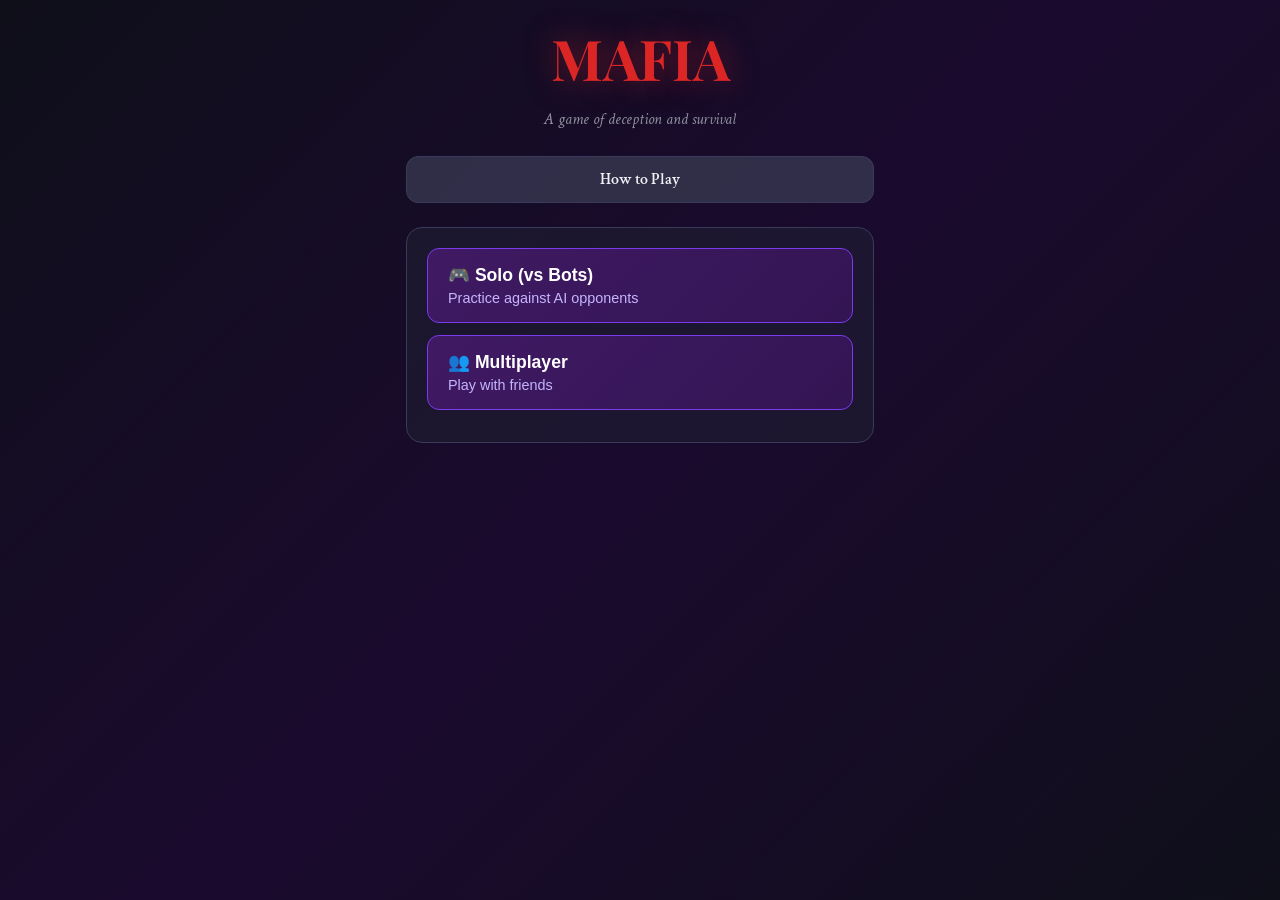
==== index.html @ e38e477f "Add geography-driven exposure and night systems" ====
<!DOCTYPE html>
<html lang="en">
<head>
  <meta charset="UTF-8">
  <meta name="viewport" content="width=device-width, initial-scale=1.0">
  <title>Mafia - A Game of Deception</title>
  <link rel="icon" href="data:,">
  <link href="https://fonts.googleapis.com/css2?family=Playfair+Display:wght@700&family=Crimson+Text:ital,wght@0,400;0,600;1,400&display=swap" rel="stylesheet">
  <link rel="stylesheet" href="styles/main.css">
</head>
<body>
  <div id="app"></div>
  <script src="scripts/geography_data.js"></script>
  <script src="scripts/narration_data.js"></script>
  <script src="scripts/game.js"></script>
  <script src="scripts/render.js"></script>
</body>
</html>
---- styles/main.css ----
* { box-sizing: border-box; margin: 0; padding: 0; }

:root {
  --bg-dark: #0f0f1a;
  --bg-card: rgba(30, 30, 50, 0.6);
  --border-color: #3a3a5a;
  --text-primary: #f0f0f5;
  --text-secondary: #9090a0;
  --purple-accent: #9333ea;
  --red-accent: #dc2626;
  --yellow-accent: #ca8a04;
  --blue-accent: #2563eb;
  --green-accent: #16a34a;
}

body {
  font-family: 'Crimson Text', Georgia, serif;
  background: linear-gradient(135deg, #0f0f1a 0%, #1a0a2e 50%, #0f0f1a 100%);
  color: var(--text-primary);
  min-height: 100vh;
  line-height: 1.5;
}

.container {
  max-width: 500px;
  margin: 0 auto;
  padding: 16px;
}

.container.wide { max-width: 700px; }

h1 {
  font-family: 'Playfair Display', Georgia, serif;
  font-size: 3.5rem;
  color: var(--red-accent);
  text-shadow: 0 0 30px rgba(220, 38, 38, 0.5);
  text-align: center;
  margin-bottom: 8px;
}

h2 {
  font-size: 1.75rem;
  font-weight: 600;
  margin-bottom: 16px;
}

.section-label {
  font-size: 1.1rem;
  font-weight: 600;
  color: var(--text-primary);
  margin-bottom: 12px;
  display: flex;
  align-items: center;
  gap: 8px;
}

.stat-display {
  font-size: 1.1rem;
  font-weight: 600;
  color: var(--text-primary);
}

.subtitle {
  text-align: center;
  color: var(--text-secondary);
  font-style: italic;
  margin-bottom: 24px;
}

.card {
  background: var(--bg-card);
  border: 1px solid var(--border-color);
  border-radius: 16px;
  padding: 20px;
  margin-bottom: 16px;
}

/* Buttons */
.btn {
  display: inline-flex;
  align-items: center;
  justify-content: center;
  gap: 8px;
  padding: 12px 24px;
  border: none;
  border-radius: 12px;
  font-family: inherit;
  font-size: 1rem;
  font-weight: 600;
  cursor: pointer;
  transition: all 0.2s;
}

.btn:disabled {
  opacity: 0.5;
  cursor: not-allowed;
}

.btn-primary {
  background: linear-gradient(135deg, #7c3aed 0%, #6d28d9 100%);
  color: white;
}
.btn-primary:hover:not(:disabled) { background: linear-gradient(135deg, #8b5cf6 0%, #7c3aed 100%); }

.btn-danger {
  background: linear-gradient(135deg, #dc2626 0%, #b91c1c 100%);
  color: white;
}
.btn-danger:hover:not(:disabled) { background: linear-gradient(135deg, #ef4444 0%, #dc2626 100%); }

.btn-warning {
  background: linear-gradient(135deg, #ca8a04 0%, #a16207 100%);
  color: white;
}
.btn-warning:hover:not(:disabled) { background: linear-gradient(135deg, #eab308 0%, #ca8a04 100%); }

.btn-secondary {
  background: rgba(55, 55, 80, 0.8);
  color: var(--text-primary);
  border: 1px solid var(--border-color);
}
.btn-secondary:hover:not(:disabled) { background: rgba(70, 70, 100, 0.8); }

.btn-small { padding: 6px 12px; font-size: 0.9rem; border-radius: 8px; }
.btn-icon { width: 36px; height: 36px; padding: 0; border-radius: 10px; font-size: 1.1rem; }
.btn-adjust { width: 32px; height: 32px; padding: 0; border-radius: 8px; font-size: 1.2rem; font-weight: bold; }
.btn-full { width: 100%; }
.btn-lg { padding: 16px 32px; font-size: 1.2rem; }

.mode-btn {
  width: 100%;
  padding: 16px 20px;
  text-align: left;
  background: linear-gradient(135deg, rgba(88, 28, 135, 0.6) 0%, rgba(67, 20, 107, 0.6) 100%);
  border: 1px solid #7c3aed;
  border-radius: 12px;
  color: white;
  cursor: pointer;
  transition: all 0.2s;
  margin-bottom: 12px;
}
.mode-btn:hover { background: linear-gradient(135deg, rgba(109, 40, 167, 0.8) 0%, rgba(88, 28, 135, 0.8) 100%); }
.mode-btn-title { font-weight: 600; font-size: 1.1rem; margin-bottom: 4px; }
.mode-btn-desc { font-size: 0.9rem; color: #c4b5fd; }

/* Form Inputs */
.input {
  width: 100%;
  padding: 12px 16px;
  background: rgba(40, 40, 60, 0.8);
  border: 1px solid var(--border-color);
  border-radius: 12px;
  color: var(--text-primary);
  font-family: inherit;
  font-size: 1rem;
}
.input:focus { outline: none; border-color: var(--purple-accent); }
.input-error { border-color: var(--red-accent); }
.input-row { display: flex; gap: 8px; }
.input-row .input { flex: 1; }

.mode-switch-row { display: flex; gap: 8px; flex-wrap: wrap; margin-bottom: 10px; }
.realtime-meta { display: flex; flex-direction: column; gap: 10px; }
.realtime-row { display: flex; flex-direction: column; gap: 6px; font-size: 0.9rem; color: var(--text-secondary); }
.device-list { max-height: 180px; overflow-y: auto; }

/* Player Lists */
.player-list { max-height: 200px; overflow-y: auto; margin-bottom: 12px; }
.bot-list { max-height: 160px; overflow-y: auto; margin-bottom: 12px; scroll-behavior: smooth; }

.player-item {
  display: flex;
  align-items: center;
  justify-content: space-between;
  padding: 10px 12px;
  background: rgba(50, 50, 70, 0.5);
  border-radius: 8px;
  margin-bottom: 8px;
}
.player-item:last-child { margin-bottom: 0; }
.player-name { display: flex; align-items: center; gap: 8px; }
.player-item-actions { display: flex; align-items: center; gap: 6px; }
.player-device-chip {
  font-size: 0.72rem;
  color: #bfdbfe;
  background: rgba(37, 99, 235, 0.3);
  border: 1px solid rgba(96, 165, 250, 0.45);
  border-radius: 999px;
  padding: 2px 8px;
}

.remove-btn {
  background: none;
  border: none;
  color: #f87171;
  font-size: 1.2rem;
  cursor: pointer;
  padding: 4px 8px;
  border-radius: 4px;
}
.remove-btn:hover { background: rgba(248, 113, 113, 0.2); }

.order-btn {
  width: 28px;
  height: 28px;
  border-radius: 6px;
  border: 1px solid var(--border-color);
  background: rgba(55, 55, 80, 0.8);
  color: var(--text-primary);
  cursor: pointer;
  font-size: 0.9rem;
  line-height: 1;
}
.order-btn:hover:not(:disabled) { background: rgba(70, 70, 100, 0.9); }
.order-btn:disabled { opacity: 0.4; cursor: not-allowed; }

/* Grids */
.grid-2 { display: grid; grid-template-columns: repeat(2, 1fr); gap: 12px; }
.grid-4 { display: grid; grid-template-columns: repeat(4, 1fr); gap: 8px; }

/* Story/Preset Cards */
.story-card {
  padding: 12px;
  background: rgba(50, 50, 70, 0.6);
  border: 1px solid var(--border-color);
  border-radius: 12px;
  cursor: pointer;
  transition: all 0.2s;
}
.story-card:hover { background: rgba(60, 60, 80, 0.8); border-color: #6366f1; }
.story-card.selected { background: rgba(124, 58, 237, 0.3); border-color: var(--purple-accent); }
.story-name { font-weight: 600; margin-bottom: 4px; }
.story-intro { font-size: 0.85rem; color: var(--text-secondary); font-style: italic; }

.preset-card {
  padding: 12px;
  background: rgba(50, 50, 70, 0.6);
  border: 1px solid var(--border-color);
  border-radius: 12px;
  cursor: pointer;
  transition: all 0.2s;
}
.preset-card:hover { border-color: #6366f1; }
.preset-card.selected { border-width: 2px; }
.preset-name { font-weight: 600; margin-bottom: 4px; }
.preset-desc { font-size: 0.8rem; color: var(--text-secondary); }

/* Role Config */
.role-row { display: flex; align-items: center; justify-content: space-between; padding: 8px 0; }
.role-info { display: flex; align-items: center; gap: 8px; }
.role-controls { display: flex; align-items: center; gap: 8px; }
.role-count { width: 32px; text-align: center; font-weight: 600; font-size: 1.1rem; }
.role-summary { display: flex; justify-content: space-between; padding-top: 12px; margin-top: 12px; border-top: 1px solid var(--border-color); }

/* Messages */
.error-msg { color: #f87171; font-size: 0.9rem; margin-top: 8px; text-align: center; }
.warning-msg { color: #fbbf24; font-size: 0.9rem; margin-top: 8px; text-align: center; padding: 8px; background: rgba(251, 191, 36, 0.1); border-radius: 8px; }

/* Header */
.header-bar { display: flex; justify-content: space-between; align-items: center; margin-bottom: 16px; }
.header-actions { display: flex; gap: 8px; }

.narrator-quick-controls {
  border: 1px solid rgba(245, 158, 11, 0.45);
  background: rgba(120, 53, 15, 0.18);
  border-radius: 12px;
  padding: 10px 12px;
  margin-bottom: 12px;
}
.narrator-quick-label { font-weight: 700; color: #fde68a; margin-bottom: 8px; }
.narrator-quick-actions { display: flex; gap: 8px; margin-bottom: 8px; }
.narrator-quick-hint { font-size: 0.82rem; color: #fde68a; opacity: 0.9; }

.copy-btn {
  padding: 8px 16px;
  background: rgba(55, 55, 80, 0.8);
  border: 1px solid var(--border-color);
  border-radius: 8px;
  color: var(--text-primary);
  cursor: pointer;
  transition: all 0.2s;
  font-family: inherit;
}
.copy-btn:hover { background: rgba(70, 70, 100, 0.8); }
.copy-btn.copied { background: var(--green-accent); color: white; }

/* Game Phase */
.phase-header { text-align: center; margin-bottom: 20px; }
.phase-title { font-size: 2.5rem; font-weight: 700; text-shadow: 0 0 30px currentColor; }
.phase-subtitle { font-size: 0.9rem; color: var(--text-secondary); }

/* Player Grid */
.player-grid { display: grid; grid-template-columns: repeat(4, 1fr); gap: 8px; margin-bottom: 16px; }
.player-cell { padding: 8px; background: var(--bg-card); border: 1px solid var(--border-color); border-radius: 8px; text-align: center; font-size: 0.85rem; }
.player-cell.dead { opacity: 0.4; background: rgba(20, 20, 30, 0.6); }
.player-cell.current { box-shadow: 0 0 0 2px #eab308; }
.player-cell-icon { font-size: 1.5rem; margin-bottom: 4px; }
.player-cell-name { white-space: nowrap; overflow: hidden; text-overflow: ellipsis; }

/* Role Reveal */
.role-reveal { text-align: center; padding: 32px 20px; }
.role-icon { font-size: 4rem; margin-bottom: 8px; }
.role-name { font-size: 1.75rem; font-weight: 700; margin-bottom: 8px; }
.role-desc { color: var(--text-secondary); margin-bottom: 20px; }

/* Narrative */
.narrative-box { background: linear-gradient(90deg, rgba(30, 30, 50, 0.8) 0%, rgba(30, 30, 50, 0.4) 100%); border-left: 4px solid var(--red-accent); border-radius: 12px; padding: 16px; margin-bottom: 16px; }
.narrative-text { font-style: italic; color: #e5e5f0; }

/* Location/Action Cards */
.location-grid { display: grid; grid-template-columns: repeat(2, 1fr); gap: 8px; margin-bottom: 16px; }
.location-card { padding: 12px; background: rgba(50, 50, 70, 0.6); border: 1px solid var(--border-color); border-radius: 10px; cursor: pointer; text-align: left; transition: all 0.2s; }
.location-card:hover { background: rgba(60, 60, 80, 0.8); }
.location-card.selected { background: rgba(202, 138, 4, 0.3); border-color: var(--yellow-accent); }
.location-header { display: flex; justify-content: space-between; align-items: center; margin-bottom: 4px; }
.location-name { font-weight: 600; font-size: 0.95rem; }
.exposure-badge {
  font-size: 0.72rem;
  padding: 2px 7px;
  border-radius: 999px;
  border: 1px solid currentColor;
  background: rgba(15, 23, 42, 0.45);
  font-weight: 600;
}

.action-list { display: flex; flex-direction: column; gap: 8px; margin-bottom: 16px; }
.action-card { padding: 12px; background: rgba(50, 50, 70, 0.6); border: 1px solid var(--border-color); border-radius: 10px; cursor: pointer; text-align: left; transition: all 0.2s; }
.action-card:hover { background: rgba(60, 60, 80, 0.8); }
.action-card.selected { background: rgba(202, 138, 4, 0.3); border-color: var(--yellow-accent); }
.action-header { display: flex; justify-content: space-between; align-items: center; margin-bottom: 4px; }
.action-name { font-weight: 600; }
.action-stats { display: flex; gap: 12px; font-size: 0.8rem; }
.exposure-chip {
  font-size: 0.75rem;
  border: 1px solid currentColor;
  border-radius: 999px;
  padding: 2px 8px;
  font-weight: 600;
  background: rgba(15, 23, 42, 0.45);
}
.action-desc { font-size: 0.85rem; color: var(--text-secondary); }

.detective-lock-note {
  margin-bottom: 16px;
  background: rgba(59, 130, 246, 0.15);
  border: 1px solid rgba(96, 165, 250, 0.5);
  color: #bfdbfe;
  font-size: 0.9rem;
  border-radius: 10px;
  padding: 10px 12px;
}

/* Intel */
.intel-box { background: rgba(161, 98, 7, 0.2); border: 1px solid #a16207; border-radius: 10px; padding: 12px; margin-bottom: 16px; }
.intel-header { color: #fde047; font-weight: 600; margin-bottom: 8px; font-size: 0.9rem; }
.intel-item { font-size: 0.9rem; margin-bottom: 4px; }

.mafia-intel { background: rgba(30, 41, 59, 0.45); border: 1px solid rgba(148, 163, 184, 0.45); border-radius: 10px; padding: 12px; margin-bottom: 16px; }
.mafia-intel-header { color: #cbd5e1; font-size: 0.85rem; font-weight: 600; margin-bottom: 8px; }

.teammates-box { background: rgba(153, 27, 27, 0.2); border: 1px solid #7f1d1d; border-radius: 10px; padding: 12px; margin-bottom: 16px; text-align: center; }
.teammates-label { color: #fca5a5; font-size: 0.9rem; font-weight: 600; margin-bottom: 4px; }

/* Target Selection */
.target-grid { display: grid; grid-template-columns: repeat(2, 1fr); gap: 8px; margin-bottom: 16px; }
.target-btn { padding: 10px; background: rgba(50, 50, 70, 0.6); border: 1px solid var(--border-color); border-radius: 8px; color: var(--text-primary); cursor: pointer; font-family: inherit; font-size: 0.9rem; transition: all 0.2s; }
.target-btn:hover { background: rgba(70, 70, 90, 0.8); }
.target-btn.selected { background: rgba(124, 58, 237, 0.4); border-color: var(--purple-accent); }

/* Mafia Target List */
.target-list { display: flex; flex-direction: column; gap: 8px; margin-bottom: 16px; }
.target-card { display: flex; justify-content: space-between; align-items: center; padding: 12px; background: rgba(50, 50, 70, 0.6); border: 1px solid var(--border-color); border-radius: 10px; cursor: pointer; transition: all 0.2s; }
.target-card:hover { background: rgba(70, 70, 90, 0.8); border-color: #94a3b8; }
.target-card.selected { background: rgba(14, 116, 144, 0.28); border-color: #38bdf8; }
.target-info { display: flex; flex-direction: column; gap: 4px; }
.target-name { font-weight: 600; font-size: 1rem; }
.target-details { display: flex; flex-wrap: wrap; gap: 8px; font-size: 0.85rem; color: var(--text-secondary); }
.target-location { color: #a5b4fc; }
.target-action { color: #fde047; }
.target-kill-btn { padding: 6px 12px; background: rgba(30, 64, 175, 0.35); border-radius: 6px; font-size: 0.85rem; font-weight: 600; color: #bfdbfe; }
.target-snoopers { margin-top: 4px; color: #e2e8f0; font-size: 0.82rem; }

/* Role Counter */
.role-counter { display: flex; flex-wrap: wrap; gap: 8px; justify-content: center; margin-bottom: 16px; }
.role-counter-item { display: flex; align-items: center; gap: 6px; padding: 4px 10px; background: var(--bg-card); border: 1px solid var(--border-color); border-radius: 6px; font-size: 0.85rem; }
.alive-count { color: #4ade80; font-weight: 600; }
.dead-count { color: #f87171; }

/* Modals */
.modal-overlay { position: fixed; top: 0; left: 0; right: 0; bottom: 0; background: rgba(0, 0, 0, 0.9); display: flex; align-items: center; justify-content: center; z-index: 100; padding: 16px; }
.modal-content { background: #1e1e32; border: 1px solid #991b1b; border-radius: 16px; padding: 32px; max-width: 500px; width: 100%; text-align: center; }
.modal-text { font-size: 1.25rem; line-height: 1.6; margin-bottom: 24px; white-space: pre-line; }

.death-animation-card {
  margin-bottom: 16px;
  padding: 14px 12px;
  border-radius: 12px;
  border: 1px solid rgba(248, 113, 113, 0.55);
  background: radial-gradient(circle at top, rgba(127, 29, 29, 0.55), rgba(17, 24, 39, 0.75));
  animation: deathPulse 0.7s ease-out;
}
.death-animation-icon {
  font-size: 2rem;
  margin-bottom: 6px;
  animation: deathSkullDrop 0.45s ease-out;
}
.death-animation-title { font-weight: 700; color: #fecaca; margin-bottom: 4px; }
.death-animation-subtitle { font-size: 0.9rem; color: #fca5a5; }

@keyframes deathPulse {
  0% { transform: scale(0.95); opacity: 0; }
  60% { transform: scale(1.01); opacity: 1; }
  100% { transform: scale(1); opacity: 1; }
}

@keyframes deathSkullDrop {
  0% { transform: translateY(-18px); opacity: 0; }
  100% { transform: translateY(0); opacity: 1; }
}

.instructions-modal { background: #1e1e32; border: 1px solid var(--border-color); border-radius: 16px; max-width: 500px; width: 100%; max-height: 80vh; overflow: hidden; display: flex; flex-direction: column; }
.instructions-tabs { display: flex; border-bottom: 1px solid var(--border-color); }
.instructions-tab { flex: 1; padding: 12px; background: none; border: none; color: var(--text-secondary); cursor: pointer; font-family: inherit; font-size: 0.9rem; transition: all 0.2s; }
.instructions-tab:hover { background: rgba(80, 80, 100, 0.3); }
.instructions-tab.active { color: var(--purple-accent); border-bottom: 2px solid var(--purple-accent); }
.instructions-body { padding: 20px; overflow-y: auto; flex: 1; }
.instructions-footer { padding: 16px; border-top: 1px solid var(--border-color); }

/* Settings */
.settings-row { display: flex; align-items: center; justify-content: space-between; padding: 12px 0; border-bottom: 1px solid rgba(60, 60, 80, 0.5); }
.settings-row:last-child { border-bottom: none; }
.checkbox { width: 24px; height: 24px; cursor: pointer; }

/* Game Over */
.gameover-container { text-align: center; padding: 24px; }
.gameover-icon { font-size: 5rem; margin-bottom: 16px; }
.gameover-title { font-size: 2rem; font-weight: 700; margin-bottom: 20px; }
.gameover-roles { display: flex; flex-wrap: wrap; justify-content: center; gap: 8px; margin-bottom: 24px; }
.gameover-role { padding: 6px 12px; border-radius: 20px; font-size: 0.9rem; }

/* Setting Box */
.setting-box { background: rgba(30, 30, 50, 0.4); border: 1px solid var(--border-color); border-radius: 10px; padding: 12px; margin-bottom: 16px; }
.setting-name { font-weight: 600; margin-bottom: 4px; display: flex; align-items: center; gap: 6px; }
.setting-desc { font-size: 0.85rem; color: var(--text-secondary); }

/* Narrator + Chat */
.device-turn-banner {
  border: 1px solid var(--border-color);
  border-radius: 10px;
  padding: 10px 12px;
  margin-bottom: 12px;
  font-weight: 600;
}
.device-turn-local {
  background: rgba(22, 163, 74, 0.2);
  border-color: rgba(74, 222, 128, 0.55);
  color: #bbf7d0;
}
.device-turn-remote {
  background: rgba(37, 99, 235, 0.2);
  border-color: rgba(96, 165, 250, 0.55);
  color: #bfdbfe;
}

.narrator-turn-card {
  border-color: rgba(245, 158, 11, 0.55);
  background: rgba(120, 53, 15, 0.22);
}
.narrator-turn-title { color: #fde68a; font-weight: 700; margin-bottom: 6px; }
.narrator-turn-text { color: #fef3c7; margin-bottom: 6px; line-height: 1.4; }
.narrator-turn-note { font-size: 0.8rem; color: #fde68a; opacity: 0.9; }

.narrator-panel { border-color: rgba(245, 158, 11, 0.5); background: rgba(120, 53, 15, 0.2); }
.narrator-title { color: #fde68a; font-weight: 700; margin-bottom: 10px; }
.narrator-grid { display: grid; grid-template-columns: repeat(2, minmax(0, 1fr)); gap: 8px; font-size: 0.9rem; margin-bottom: 10px; }
.narrator-feed {
  border: 1px solid rgba(245, 158, 11, 0.35);
  background: rgba(17, 24, 39, 0.45);
  border-radius: 10px;
  padding: 8px;
  margin-bottom: 10px;
  display: flex;
  flex-direction: column;
  gap: 7px;
}
.narrator-feed-item {
  font-size: 0.84rem;
  color: #fef3c7;
  display: flex;
  flex-direction: column;
  gap: 2px;
}
.narrator-feed-phase { color: #fbbf24; font-size: 0.74rem; text-transform: uppercase; letter-spacing: 0.04em; }
.narrator-note { color: #fde68a; font-size: 0.82rem; opacity: 0.9; }

.chat-panel {
  border: 1px solid var(--border-color);
  background: rgba(30, 30, 50, 0.35);
  border-radius: 12px;
  padding: 12px;
  margin-bottom: 16px;
}
.chat-panel-prominent { border-color: rgba(59, 130, 246, 0.6); box-shadow: 0 0 0 1px rgba(59, 130, 246, 0.2) inset; }
.chat-panel-corner {
  position: fixed;
  right: 14px;
  bottom: 14px;
  width: min(350px, calc(100vw - 28px));
  max-height: min(60vh, 430px);
  overflow: hidden;
  z-index: 20;
  backdrop-filter: blur(5px);
  box-shadow: 0 12px 28px rgba(0, 0, 0, 0.35);
  margin-bottom: 0;
}
.chat-header { font-weight: 700; color: #bfdbfe; margin-bottom: 8px; }
.chat-senders { display: flex; flex-wrap: wrap; gap: 6px; margin-bottom: 10px; }
.chat-sender-btn {
  border: 1px solid var(--border-color);
  background: rgba(55, 55, 80, 0.8);
  color: var(--text-primary);
  border-radius: 999px;
  padding: 4px 10px;
  cursor: pointer;
}
.chat-sender-btn.active { border-color: #60a5fa; color: #dbeafe; background: rgba(37, 99, 235, 0.35); }
.chat-messages { max-height: 150px; overflow-y: auto; margin-bottom: 10px; display: flex; flex-direction: column; gap: 6px; }
.chat-message {
  background: rgba(50, 50, 70, 0.55);
  border-radius: 8px;
  padding: 6px 8px;
  font-size: 0.9rem;
  line-height: 1.35;
}
.chat-message-bot {
  border-left: 2px solid rgba(96, 165, 250, 0.8);
  background: rgba(30, 58, 138, 0.35);
}
.chat-author { color: #fcd34d; font-weight: 700; }
.chat-compose { display: grid; grid-template-columns: 1fr auto; gap: 8px; }

@media (max-width: 640px) {
  .chat-panel-corner {
    right: 8px;
    bottom: 8px;
    width: calc(100vw - 16px);
    max-height: 48vh;
  }
}

.hidden { display: none !important; }

/* Scrollbar */
::-webkit-scrollbar { width: 8px; }
::-webkit-scrollbar-track { background: rgba(30, 30, 50, 0.5); border-radius: 4px; }
::-webkit-scrollbar-thumb { background: rgba(100, 100, 130, 0.5); border-radius: 4px; }
::-webkit-scrollbar-thumb:hover { background: rgba(120, 120, 150, 0.7); }
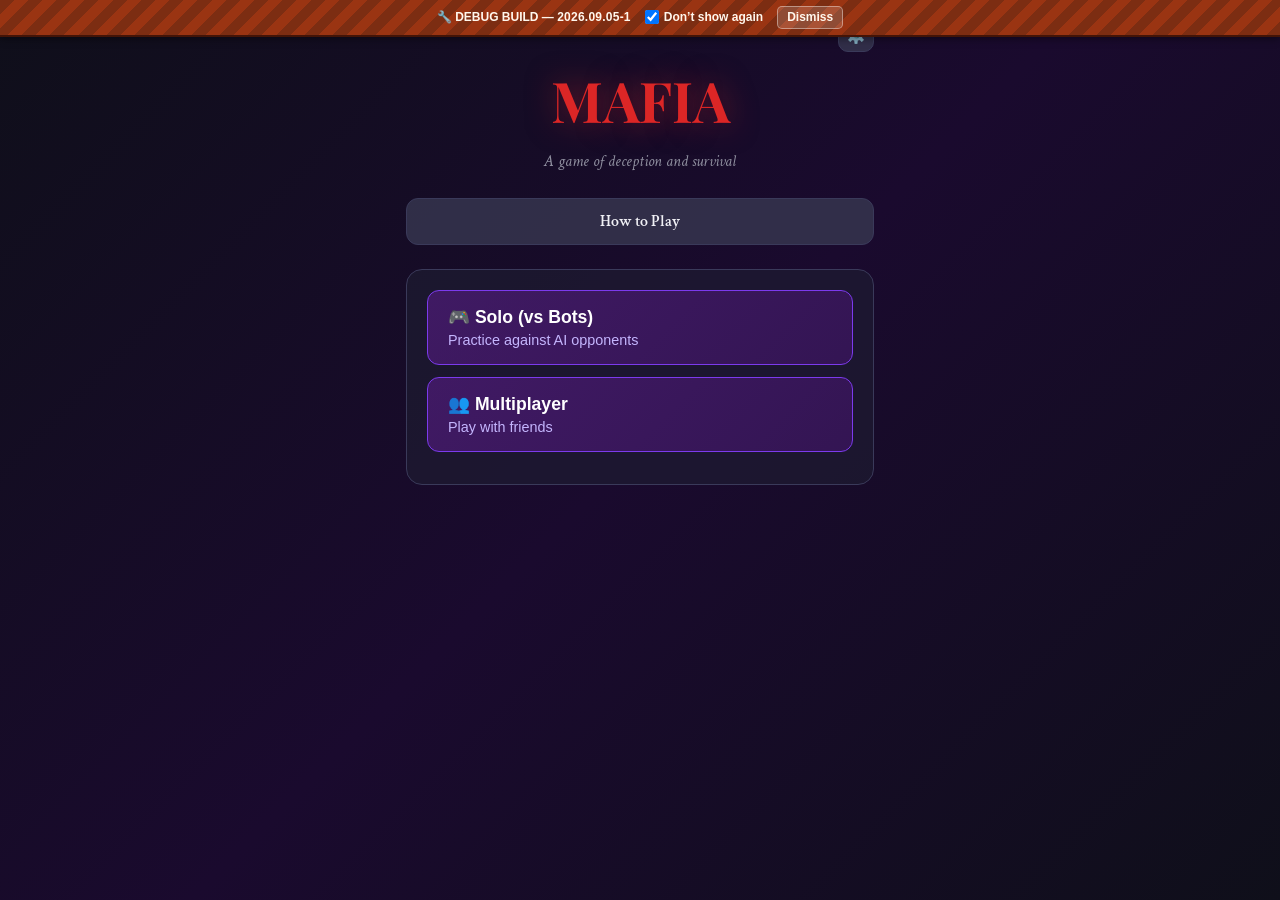
==== commit 86f4bb5f: "Add debug version-verification banner A thin bar at the very top of every entry page shows the curre" ====
--- a/index.html
+++ b/index.html
@@ -3,13 +3,15 @@
 <head>
   <meta charset="UTF-8">
   <meta name="viewport" content="width=device-width, initial-scale=1.0">
-  <title>Mafia - A Game of Deception</title>
+  <title>Mafia</title>
   <link rel="icon" href="data:,">
   <link href="https://fonts.googleapis.com/css2?family=Playfair+Display:wght@700&family=Crimson+Text:ital,wght@0,400;0,600;1,400&display=swap" rel="stylesheet">
   <link rel="stylesheet" href="styles/main.css">
 </head>
 <body>
   <div id="app"></div>
+  <script src="scripts/config.js"></script>
+  <script src="scripts/debug_version_banner.js"></script>
   <script src="scripts/geography_data.js"></script>
   <script src="scripts/narration_data.js"></script>
   <script src="scripts/game.js"></script>
--- a/styles/main.css
+++ b/styles/main.css
@@ -89,6 +89,9 @@
   font-weight: 600;
   cursor: pointer;
   transition: all 0.2s;
+  appearance: none;
+  -webkit-appearance: none;
+  -webkit-tap-highlight-color: transparent;
 }
 
 .btn:disabled {
@@ -126,8 +129,28 @@
 .btn-adjust { width: 32px; height: 32px; padding: 0; border-radius: 8px; font-size: 1.2rem; font-weight: bold; }
 .btn-full { width: 100%; }
 .btn-lg { padding: 16px 32px; font-size: 1.2rem; }
+.btn-icon.btn-primary,
+.btn-icon.btn-primary:hover,
+.btn-icon.btn-primary:active,
+.btn-icon.btn-primary:focus,
+.btn-icon.btn-primary:focus-visible {
+  border: none !important;
+  outline: none !important;
+  outline-color: transparent !important;
+  -webkit-focus-ring-color: transparent !important;
+  box-shadow: none !important;
+}
+.btn-icon:focus,
+.btn-icon:focus-visible {
+  outline: none;
+  outline-color: transparent;
+  -webkit-focus-ring-color: transparent;
+  box-shadow: none;
+}
+button::-moz-focus-inner { border: 0; }
 
 .mode-btn {
+  display: block;
   width: 100%;
   padding: 16px 20px;
   text-align: left;
@@ -135,6 +158,7 @@
   border: 1px solid #7c3aed;
   border-radius: 12px;
   color: white;
+  text-decoration: none;
   cursor: pointer;
   transition: all 0.2s;
   margin-bottom: 12px;
@@ -161,7 +185,108 @@
 
 .mode-switch-row { display: flex; gap: 8px; flex-wrap: wrap; margin-bottom: 10px; }
 .realtime-meta { display: flex; flex-direction: column; gap: 10px; }
-.realtime-row { display: flex; flex-direction: column; gap: 6px; font-size: 0.9rem; color: var(--text-secondary); }
+.realtime-row { display: flex; flex-direction: column; gap: 6px; font-size: 0.98rem; color: var(--text-primary); }
+.realtime-row label { color: var(--text-primary); font-weight: 600; }
+.realtime-status-line { color: var(--text-primary); font-size: 0.98rem; line-height: 1.35; }
+.host-device-banner {
+  display: inline-flex;
+  align-items: center;
+  gap: 8px;
+  color: #fde68a;
+  font-weight: 700;
+  letter-spacing: 0.02em;
+  font-size: 1rem;
+}
+.device-name-input { cursor: text; }
+.device-name-inline {
+  width: 100%;
+  padding: 10px 2px 8px;
+  background: transparent;
+  border: none;
+  border-bottom: 1px solid rgba(148, 163, 184, 0.45);
+  color: var(--text-primary);
+  font-family: inherit;
+  font-size: 1.05rem;
+  cursor: text;
+  transition: border-color 0.15s;
+}
+.device-name-inline:hover,
+.device-name-inline:focus {
+  border-bottom-color: #c4b5fd;
+  outline: none;
+}
+.join-code-input {
+  font-size: 1.4rem;
+  letter-spacing: 0.08em;
+  text-align: center;
+  font-weight: 700;
+}
+.portal-copy-row { margin-top: 8px; }
+.multiplayer-action-row {
+  display: flex;
+  gap: 10px;
+  flex-wrap: wrap;
+  margin-top: 6px;
+}
+.host-action-row .host-action-btn {
+  flex: 1 1 180px;
+  font-size: 1.02rem;
+  font-weight: 700;
+}
+.network-option-disabled {
+  opacity: 0.42;
+  filter: grayscale(0.25);
+}
+.qr-copy-wrap {
+  margin-top: 12px;
+  display: flex;
+  justify-content: center;
+}
+.qr-touch-copy {
+  width: 180px;
+  height: 180px;
+  border-radius: 10px;
+  background-color: white;
+  background-position: center;
+  background-repeat: no-repeat;
+  background-size: cover;
+  cursor: pointer;
+  user-select: none;
+  -webkit-user-select: none;
+  -webkit-user-drag: none;
+  touch-action: manipulation;
+  box-shadow: 0 10px 28px rgba(15, 23, 42, 0.45);
+}
+.qr-touch-copy:focus-visible {
+  outline: 2px solid #93c5fd;
+  outline-offset: 3px;
+}
+.device-pill {
+  font-size: 0.76rem;
+  color: #dbeafe;
+  background: rgba(30, 64, 175, 0.4);
+  border: 1px solid rgba(96, 165, 250, 0.45);
+  padding: 3px 8px;
+  border-radius: 999px;
+}
+.bot-device-group {
+  border-style: dashed;
+}
+.footnote {
+  font-size: 0.82rem;
+  color: var(--text-secondary);
+}
+.support-copy {
+  color: var(--text-primary);
+  font-size: 0.98rem;
+  line-height: 1.45;
+}
+.support-actions {
+  display: flex;
+  flex-direction: column;
+  gap: 10px;
+  margin-top: 14px;
+}
 .device-list { max-height: 180px; overflow-y: auto; }
 
 /* Player Lists */
@@ -180,6 +305,38 @@
 .player-item:last-child { margin-bottom: 0; }
 .player-name { display: flex; align-items: center; gap: 8px; }
 .player-item-actions { display: flex; align-items: center; gap: 6px; }
+.inline-edit {
+  min-width: 130px;
+  width: 160px;
+  padding: 6px 10px;
+  font-size: 0.85rem;
+  border-radius: 8px;
+}
+.drag-handle {
+  color: #cbd5e1;
+  font-size: 0.95rem;
+  cursor: grab;
+  opacity: 0.9;
+}
+.draggable-row { transition: transform 0.15s, background 0.15s; }
+.dragging-row {
+  opacity: 0.75;
+  transform: scale(1.01);
+  background: rgba(59, 130, 246, 0.15);
+}
+.device-player-group {
+  border: 1px solid rgba(148, 163, 184, 0.3);
+  border-radius: 10px;
+  padding: 10px;
+  margin-bottom: 10px;
+  background: rgba(15, 23, 42, 0.3);
+}
+.device-group-title {
+  color: #bfdbfe;
+  font-size: 0.85rem;
+  margin-bottom: 8px;
+  font-weight: 600;
+}
 .player-device-chip {
   font-size: 0.72rem;
   color: #bfdbfe;
@@ -231,6 +388,7 @@
 .story-card.selected { background: rgba(124, 58, 237, 0.3); border-color: var(--purple-accent); }
 .story-name { font-weight: 600; margin-bottom: 4px; }
 .story-intro { font-size: 0.85rem; color: var(--text-secondary); font-style: italic; }
+.story-setting { font-size: 0.78rem; color: #cbd5e1; margin-top: 6px; line-height: 1.3; }
 
 .preset-card {
   padding: 12px;
@@ -243,7 +401,7 @@
 .preset-card:hover { border-color: #6366f1; }
 .preset-card.selected { border-width: 2px; }
 .preset-name { font-weight: 600; margin-bottom: 4px; }
-.preset-desc { font-size: 0.8rem; color: var(--text-secondary); }
+.preset-desc { font-size: 0.8rem; color: var(--text-secondary); line-height: 1.3; min-height: 2.6em; }
 
 /* Role Config */
 .role-row { display: flex; align-items: center; justify-content: space-between; padding: 8px 0; }
@@ -329,6 +487,16 @@
 .action-card.selected { background: rgba(202, 138, 4, 0.3); border-color: var(--yellow-accent); }
 .action-header { display: flex; justify-content: space-between; align-items: center; margin-bottom: 4px; }
 .action-name { font-weight: 600; }
+.action-tag {
+  font-size: 0.68rem;
+  margin-left: 6px;
+  padding: 2px 6px;
+  border-radius: 999px;
+  border: 1px solid rgba(96, 165, 250, 0.8);
+  color: #bfdbfe;
+  background: rgba(37, 99, 235, 0.25);
+  vertical-align: middle;
+}
 .action-stats { display: flex; gap: 12px; font-size: 0.8rem; }
 .exposure-chip {
   font-size: 0.75rem;
@@ -390,6 +558,22 @@
 .modal-overlay { position: fixed; top: 0; left: 0; right: 0; bottom: 0; background: rgba(0, 0, 0, 0.9); display: flex; align-items: center; justify-content: center; z-index: 100; padding: 16px; }
 .modal-content { background: #1e1e32; border: 1px solid #991b1b; border-radius: 16px; padding: 32px; max-width: 500px; width: 100%; text-align: center; }
 .modal-text { font-size: 1.25rem; line-height: 1.6; margin-bottom: 24px; white-space: pre-line; }
+.big-room-code-modal {
+  border-color: rgba(96, 165, 250, 0.6);
+  background: linear-gradient(180deg, rgba(30, 58, 138, 0.28) 0%, #1e1e32 100%);
+}
+.big-room-code-value {
+  font-family: 'Playfair Display', Georgia, serif;
+  font-size: clamp(2.2rem, 10vw, 5rem);
+  font-weight: 700;
+  letter-spacing: 0.18em;
+  color: #bfdbfe;
+  text-shadow: 0 0 24px rgba(96, 165, 250, 0.45);
+  background: rgba(15, 23, 42, 0.6);
+  border: 1px solid rgba(148, 163, 184, 0.4);
+  border-radius: 14px;
+  padding: 12px 14px;
+}
 
 .death-animation-card {
   margin-bottom: 16px;
@@ -442,6 +626,28 @@
 .setting-box { background: rgba(30, 30, 50, 0.4); border: 1px solid var(--border-color); border-radius: 10px; padding: 12px; margin-bottom: 16px; }
 .setting-name { font-weight: 600; margin-bottom: 4px; display: flex; align-items: center; gap: 6px; }
 .setting-desc { font-size: 0.85rem; color: var(--text-secondary); }
+.readonly-map-preview {
+  width: 100%;
+  border-radius: 10px;
+  border: 1px solid rgba(148, 163, 184, 0.32);
+  background: rgba(2, 6, 23, 0.7);
+  margin-bottom: 10px;
+}
+.readonly-map-missing {
+  border: 1px dashed rgba(148, 163, 184, 0.45);
+  border-radius: 10px;
+  padding: 14px;
+  color: var(--text-secondary);
+  font-size: 0.9rem;
+  margin-bottom: 10px;
+}
+.readonly-map-meta {
+  display: grid;
+  grid-template-columns: repeat(auto-fit, minmax(120px, 1fr));
+  gap: 8px;
+  font-size: 0.9rem;
+  color: var(--text-primary);
+}
 
 /* Narrator + Chat */
 .device-turn-banner {
@@ -539,7 +745,138 @@
 .chat-author { color: #fcd34d; font-weight: 700; }
 .chat-compose { display: grid; grid-template-columns: 1fr auto; gap: 8px; }
 
+.map-modal {
+  background: linear-gradient(160deg, #0f172a 0%, #111827 100%);
+  border: 1px solid rgba(148, 163, 184, 0.4);
+  border-radius: 16px;
+  width: min(820px, 95vw);
+  max-height: 88vh;
+  overflow: auto;
+  padding: 16px;
+}
+.map-modal-header {
+  display: flex;
+  align-items: flex-start;
+  justify-content: space-between;
+  gap: 10px;
+  margin-bottom: 10px;
+}
+.floorplan-tabs {
+  display: flex;
+  gap: 8px;
+  flex-wrap: wrap;
+  margin: 4px 0 12px;
+}
+.floorplan-layout {
+  display: grid;
+  grid-template-columns: minmax(0, 1.2fr) minmax(0, 1fr);
+  gap: 12px;
+}
+.floorplan-image-card {
+  border: 1px solid rgba(148, 163, 184, 0.3);
+  border-radius: 12px;
+  background: rgba(15, 23, 42, 0.55);
+  padding: 10px;
+}
+.floorplan-image-label {
+  color: #e2e8f0;
+  font-weight: 600;
+  margin-bottom: 8px;
+}
+.floorplan-image {
+  width: 100%;
+  border-radius: 10px;
+  border: 1px solid rgba(148, 163, 184, 0.3);
+  background: rgba(2, 6, 23, 0.7);
+}
+.floorplan-image-missing {
+  border: 1px dashed rgba(148, 163, 184, 0.45);
+  border-radius: 10px;
+  padding: 20px;
+  color: #94a3b8;
+  font-size: 0.9rem;
+}
+.floorplan-room-column {
+  border: 1px solid rgba(148, 163, 184, 0.3);
+  border-radius: 12px;
+  background: rgba(15, 23, 42, 0.55);
+  padding: 10px;
+  max-height: 430px;
+  overflow: auto;
+}
+.floorplan-room-title {
+  color: #e2e8f0;
+  font-weight: 700;
+  margin-bottom: 8px;
+}
+.floorplan-room-card {
+  border: 1px solid rgba(148, 163, 184, 0.28);
+  border-radius: 10px;
+  padding: 8px 10px;
+  background: rgba(2, 6, 23, 0.45);
+  margin-bottom: 8px;
+}
+.floorplan-room-card:last-child { margin-bottom: 0; }
+.floorplan-room-note {
+  color: #cbd5e1;
+  font-size: 0.84rem;
+  margin-top: 6px;
+  line-height: 1.35;
+}
+.floorplan-connections {
+  margin-top: 12px;
+  border: 1px solid rgba(148, 163, 184, 0.3);
+  border-radius: 12px;
+  background: rgba(15, 23, 42, 0.55);
+  padding: 10px;
+}
+.floorplan-connection-item {
+  border: 1px solid rgba(148, 163, 184, 0.24);
+  border-radius: 10px;
+  padding: 7px 9px;
+  background: rgba(2, 6, 23, 0.4);
+  color: #cbd5e1;
+  font-size: 0.84rem;
+  line-height: 1.35;
+  margin-bottom: 8px;
+}
+.floorplan-connection-item:last-child { margin-bottom: 0; }
+.map-node-grid {
+  margin-top: 8px;
+  display: grid;
+  grid-template-columns: repeat(auto-fit, minmax(180px, 1fr));
+  gap: 8px;
+}
+.map-node-pill {
+  border: 1px solid rgba(148, 163, 184, 0.35);
+  border-radius: 10px;
+  padding: 7px 10px;
+  background: rgba(15, 23, 42, 0.55);
+}
+.map-node-name { display: block; font-weight: 600; color: #e2e8f0; }
+.map-node-type { display: block; font-size: 0.76rem; color: #94a3b8; margin-top: 2px; }
+
+.thinking-dots {
+  display: inline-flex;
+  gap: 2px;
+  margin-left: 6px;
+}
+.thinking-dots span {
+  animation: thinkingBounce 1s infinite ease-in-out;
+  opacity: 0.45;
+}
+.thinking-dots span:nth-child(2) { animation-delay: 0.15s; }
+.thinking-dots span:nth-child(3) { animation-delay: 0.3s; }
+
+@keyframes thinkingBounce {
+  0%, 80%, 100% { transform: translateY(0); opacity: 0.35; }
+  40% { transform: translateY(-2px); opacity: 1; }
+}
+
 @media (max-width: 640px) {
+  .floorplan-layout {
+    grid-template-columns: 1fr;
+  }
   .chat-panel-corner {
     right: 8px;
     bottom: 8px;
@@ -555,3 +892,344 @@
 ::-webkit-scrollbar-track { background: rgba(30, 30, 50, 0.5); border-radius: 4px; }
 ::-webkit-scrollbar-thumb { background: rgba(100, 100, 130, 0.5); border-radius: 4px; }
 ::-webkit-scrollbar-thumb:hover { background: rgba(120, 120, 150, 0.7); }
+
+/* ===== 12-item pass: info/reliability chips, projector view, map, tutorial ===== */
+
+/* Information-value chip: green "reward" scale, distinct from exposure "risk". */
+.info-chip {
+  display: inline-block;
+  font-size: 0.74rem;
+  padding: 2px 8px;
+  border: 1px solid #34d399;
+  color: #34d399;
+  border-radius: 999px;
+  white-space: nowrap;
+}
+
+.location-badges {
+  display: inline-flex;
+  gap: 6px;
+  align-items: center;
+  flex-wrap: wrap;
+  justify-content: flex-end;
+}
+
+/* Honest reliability badges on intel lines. */
+.reliability-chip {
+  display: inline-block;
+  font-size: 0.7rem;
+  padding: 1px 7px;
+  border-radius: 999px;
+  margin-left: 6px;
+  vertical-align: middle;
+  white-space: nowrap;
+}
+.reliability-confirmed { border: 1px solid #4ade80; color: #4ade80; }
+.reliability-likely { border: 1px solid #facc15; color: #facc15; }
+.reliability-uncertain { border: 1px solid #fb923c; color: #fb923c; }
+
+.intel-item { margin: 4px 0; line-height: 1.45; }
+
+/* Fullscreen Gimkit-style projector view: giant code + QR on a light field. */
+.big-code-fullscreen {
+  position: fixed;
+  inset: 0;
+  z-index: 1200;
+  background: #f5f3ff;
+  display: flex;
+  align-items: center;
+  justify-content: center;
+  cursor: pointer;
+}
+.big-code-inner {
+  text-align: center;
+  padding: 24px;
+  cursor: default;
+  max-width: min(92vw, 900px);
+}
+.big-code-label {
+  color: #6d28d9;
+  font-size: clamp(1.1rem, 3vw, 1.8rem);
+  font-weight: 600;
+  letter-spacing: 0.08em;
+  text-transform: uppercase;
+}
+.big-code-value {
+  color: #1e1b4b;
+  font-family: 'Playfair Display', serif;
+  font-size: clamp(4rem, 18vw, 12rem);
+  font-weight: 700;
+  letter-spacing: 0.12em;
+  line-height: 1.05;
+  margin: 6px 0 14px;
+  user-select: all;
+}
+.big-code-qr {
+  width: clamp(180px, 32vmin, 380px);
+  height: clamp(180px, 32vmin, 380px);
+  border: 10px solid #fff;
+  border-radius: 14px;
+  box-shadow: 0 10px 35px rgba(30, 27, 75, 0.25);
+  pointer-events: none;
+  user-select: none;
+}
+.big-code-url {
+  margin-top: 14px;
+  color: #4c1d95;
+  font-size: clamp(0.85rem, 2vw, 1.15rem);
+  word-break: break-all;
+  font-weight: 600;
+}
+.big-code-hint {
+  margin-top: 8px;
+  color: #7c6fa8;
+  font-size: 0.9rem;
+}
+.big-code-close {
+  position: absolute;
+  top: 18px;
+  right: 22px;
+  background: rgba(30, 27, 75, 0.08);
+  border: none;
+  color: #1e1b4b;
+  font-size: 1.4rem;
+  width: 44px;
+  height: 44px;
+  border-radius: 50%;
+  cursor: pointer;
+}
+.big-code-close:hover { background: rgba(30, 27, 75, 0.16); }
+
+/* Map polish */
+.map-legend {
+  display: flex;
+  flex-wrap: wrap;
+  gap: 8px;
+  margin-top: 10px;
+}
+.map-legend-item {
+  font-size: 0.74rem;
+  color: var(--text-secondary);
+  background: rgba(255, 255, 255, 0.04);
+  border: 1px solid var(--border-color);
+  border-radius: 999px;
+  padding: 2px 9px;
+  text-transform: capitalize;
+}
+.exposure-heat {
+  height: 4px;
+  border-radius: 2px;
+  background: rgba(255, 255, 255, 0.07);
+  margin: 6px 0 4px;
+  overflow: hidden;
+}
+.exposure-heat-fill { height: 100%; border-radius: 2px; }
+.floorplan-room-here {
+  border-color: #a855f7 !important;
+  box-shadow: 0 0 0 1px #a855f7, 0 4px 16px rgba(168, 85, 247, 0.25);
+}
+.you-are-here {
+  font-size: 0.72rem;
+  color: #d8b4fe;
+  background: rgba(168, 85, 247, 0.18);
+  border-radius: 999px;
+  padding: 1px 8px;
+  margin-left: 6px;
+  white-space: nowrap;
+}
+
+/* Map hint callout */
+.map-hint-callout {
+  position: fixed;
+  top: 64px;
+  right: 16px;
+  z-index: 900;
+  background: var(--bg-card);
+  border: 1px solid #a855f7;
+  border-radius: 12px;
+  box-shadow: 0 10px 30px rgba(0, 0, 0, 0.45);
+  padding: 12px 14px;
+  max-width: 270px;
+  display: flex;
+  flex-direction: column;
+  gap: 8px;
+  animation: hint-pop 0.35s ease;
+}
+.map-hint-arrow {
+  position: absolute;
+  top: -14px;
+  right: 28px;
+  color: #a855f7;
+  font-size: 1.2rem;
+}
+.map-hint-text { font-size: 0.88rem; color: var(--text-primary); line-height: 1.4; }
+@keyframes hint-pop {
+  from { transform: translateY(6px); opacity: 0; }
+  to { transform: translateY(0); opacity: 1; }
+}
+
+/* First-run tutorial overlay */
+.tutorial-overlay {
+  position: fixed;
+  inset: 0;
+  z-index: 1100;
+  background: rgba(8, 6, 18, 0.82);
+  backdrop-filter: blur(3px);
+  display: flex;
+  align-items: center;
+  justify-content: center;
+  padding: 20px;
+}
+.tutorial-card {
+  background: var(--bg-card);
+  border: 1px solid #a855f7;
+  border-radius: 16px;
+  max-width: 460px;
+  width: 100%;
+  padding: 22px 22px 18px;
+  box-shadow: 0 18px 60px rgba(0, 0, 0, 0.6);
+}
+.tutorial-progress { display: flex; gap: 6px; margin-bottom: 12px; }
+.tutorial-dot {
+  width: 8px;
+  height: 8px;
+  border-radius: 50%;
+  background: rgba(255, 255, 255, 0.16);
+}
+.tutorial-dot.active { background: #a855f7; }
+.tutorial-title {
+  font-family: 'Playfair Display', serif;
+  font-size: 1.3rem;
+  margin-bottom: 8px;
+  color: var(--text-primary);
+}
+.tutorial-body { color: var(--text-primary); font-size: 0.95rem; line-height: 1.55; }
+.tutorial-actions {
+  display: flex;
+  gap: 8px;
+  align-items: center;
+  margin-top: 16px;
+}
+
+/* ===== connection banners, chat drawer, map pulse, terms, mobile ===== */
+
+.conn-banner {
+  background: rgba(250, 204, 21, 0.08);
+  border: 1px solid rgba(250, 204, 21, 0.55);
+  border-radius: 12px;
+  padding: 10px 14px;
+  margin: 10px 0;
+  font-size: 0.92rem;
+  color: var(--text-primary);
+  display: flex;
+  flex-wrap: wrap;
+  align-items: center;
+  gap: 8px;
+}
+.conn-banner-warn { border-color: rgba(239, 68, 68, 0.6); background: rgba(239, 68, 68, 0.08); }
+.conn-banner-actions { display: inline-flex; gap: 6px; margin-left: auto; }
+
+.chat-drawer-toggle {
+  position: fixed;
+  right: 14px;
+  bottom: 14px;
+  z-index: 950;
+  width: 52px;
+  height: 52px;
+  border-radius: 50%;
+  border: 1px solid #a855f7;
+  background: var(--bg-card);
+  color: var(--text-primary);
+  font-size: 1.35rem;
+  cursor: pointer;
+  box-shadow: 0 8px 24px rgba(0, 0, 0, 0.45);
+}
+.chat-unread-badge {
+  position: absolute;
+  top: -4px;
+  right: -4px;
+  background: #ef4444;
+  color: #fff;
+  font-size: 0.68rem;
+  font-weight: 700;
+  border-radius: 999px;
+  padding: 2px 6px;
+  line-height: 1;
+}
+.chat-drawer {
+  position: fixed;
+  right: 12px;
+  bottom: 12px;
+  z-index: 960;
+  width: min(94vw, 360px);
+  max-height: min(70vh, 480px);
+  overflow: auto;
+  border-radius: 14px;
+  box-shadow: 0 16px 50px rgba(0, 0, 0, 0.6);
+}
+.chat-drawer .chat-panel { margin: 0; }
+.chat-drawer-close {
+  position: absolute;
+  top: 8px;
+  right: 10px;
+  z-index: 2;
+  background: rgba(255, 255, 255, 0.08);
+  border: none;
+  color: var(--text-primary);
+  width: 28px;
+  height: 28px;
+  border-radius: 50%;
+  cursor: pointer;
+}
+
+.map-btn-pulse { animation: map-pulse 1.6s ease-in-out infinite; }
+@keyframes map-pulse {
+  0%, 100% { box-shadow: 0 0 0 0 rgba(168, 85, 247, 0.7); }
+  55% { box-shadow: 0 0 0 9px rgba(168, 85, 247, 0); }
+}
+.inline-hint {
+  background: rgba(168, 85, 247, 0.1);
+  border: 1px solid rgba(168, 85, 247, 0.45);
+  border-radius: 10px;
+  padding: 8px 12px;
+  margin: 8px 0;
+  font-size: 0.88rem;
+  color: var(--text-primary);
+}
+.inline-hint-dismiss {
+  background: none;
+  border: 1px solid var(--border-color);
+  border-radius: 8px;
+  color: var(--text-primary);
+  padding: 2px 9px;
+  margin-left: 8px;
+  cursor: pointer;
+  font-size: 0.8rem;
+}
+
+.terms-list { display: flex; flex-direction: column; gap: 10px; }
+.terms-item {
+  background: rgba(255, 255, 255, 0.03);
+  border: 1px solid var(--border-color);
+  border-radius: 10px;
+  padding: 10px 12px;
+  font-size: 0.92rem;
+  line-height: 1.5;
+  color: var(--text-primary);
+}
+
+/* Mobile pass */
+@media (max-width: 560px) {
+  .chat-panel-corner { display: none; } /* legacy corner panel never on mobile */
+  .conn-banner-actions { margin-left: 0; width: 100%; }
+  .location-header { flex-wrap: wrap; gap: 6px; }
+  .location-badges { justify-content: flex-start; }
+  .action-header { flex-wrap: wrap; gap: 6px; }
+  .action-stats { flex-wrap: wrap; }
+  .map-modal { width: 96vw; max-height: 92vh; }
+  .floorplan-layout { grid-template-columns: 1fr !important; }
+  .big-code-value { letter-spacing: 0.06em; }
+  .header-actions { gap: 6px; }
+  .input-row { flex-wrap: wrap; }
+  .input-row .copy-btn, .input-row .btn { flex-shrink: 0; }
+}
